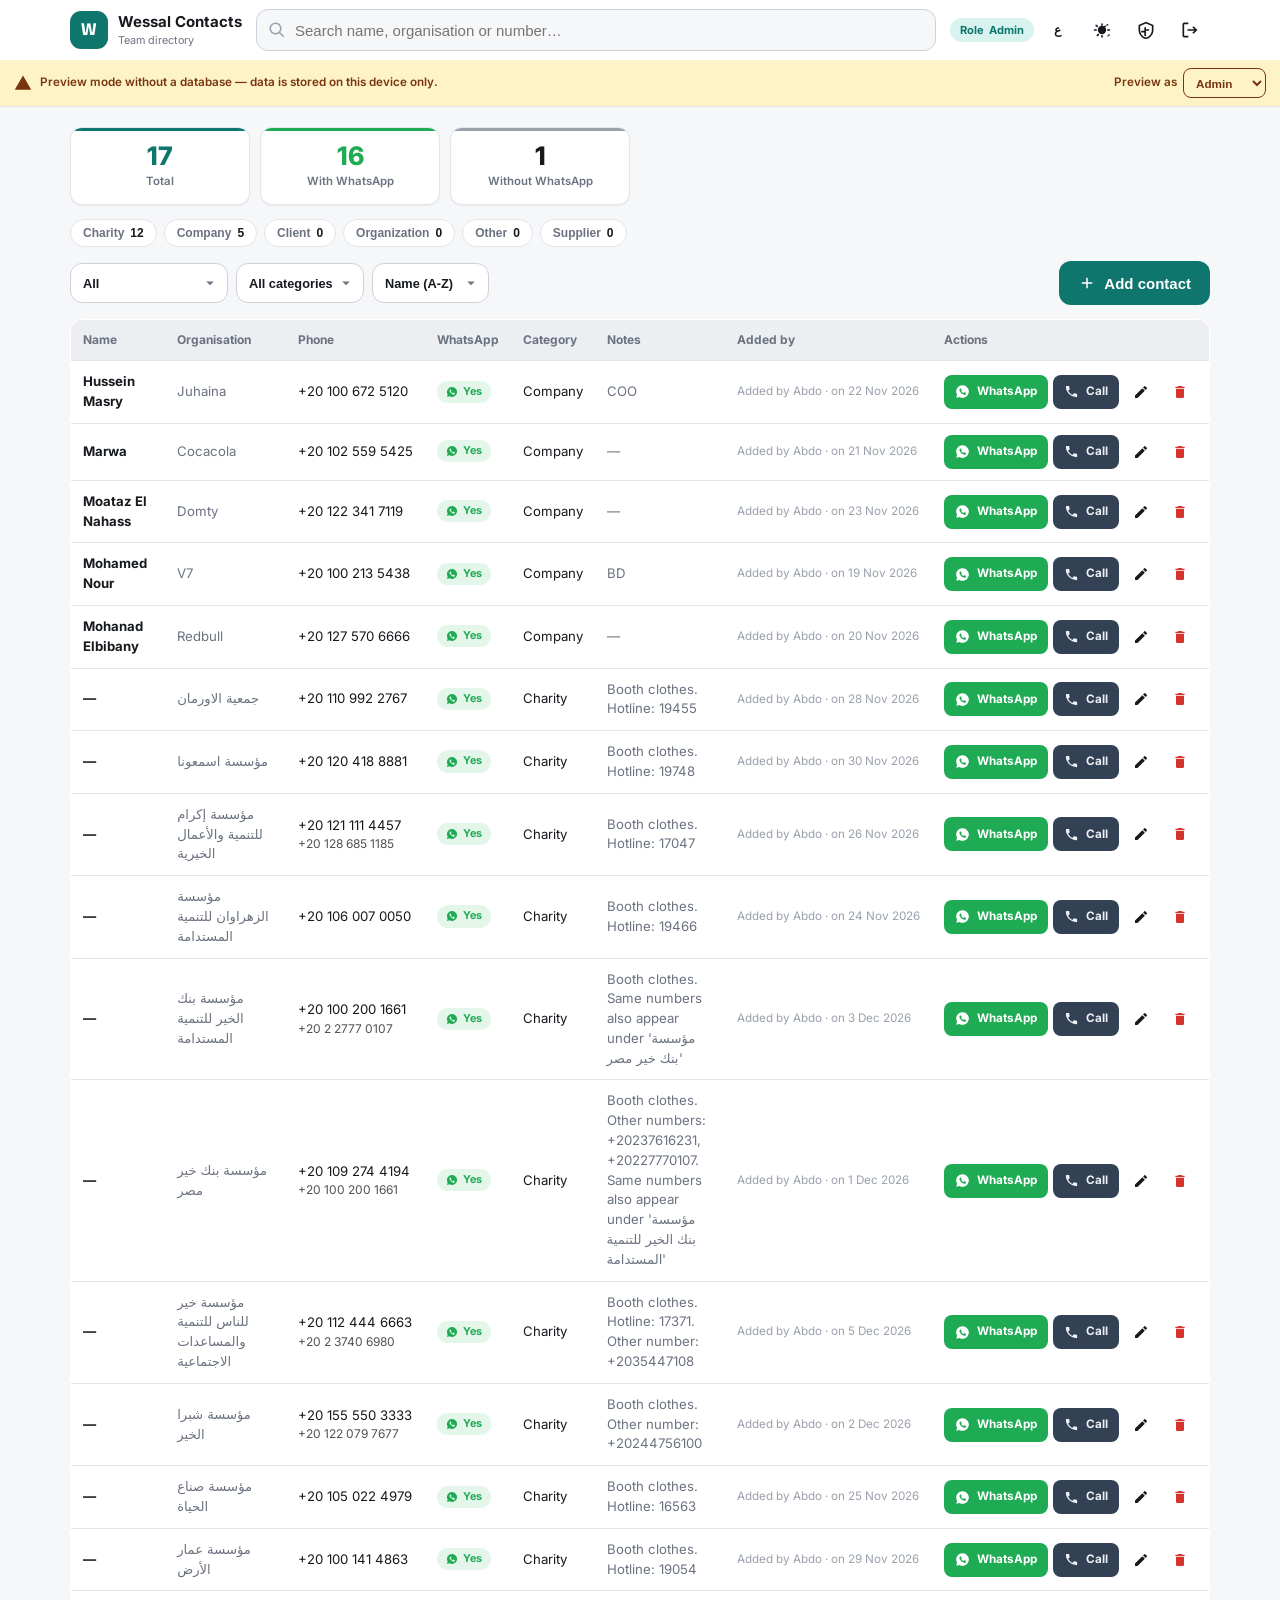
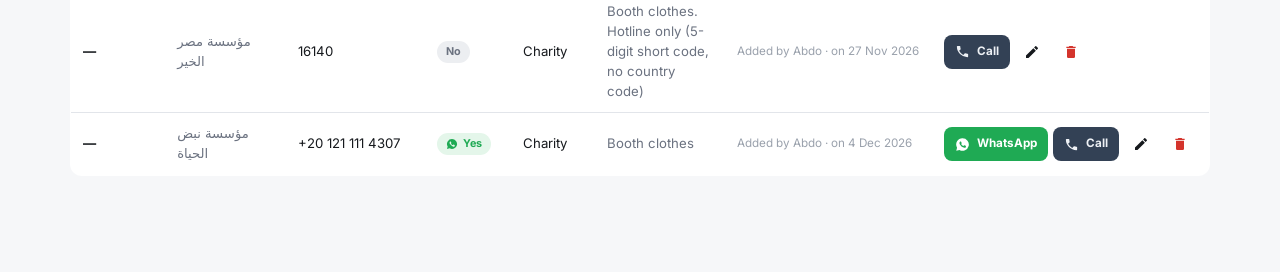
==== public/index.html @ 7fa962b8 "Add Wessal contacts directory: bilingual (AR/EN) app, Supabase schema + RLS, seed data, setup guide" ====
<!DOCTYPE html>
<html lang="ar" dir="rtl" data-theme="light">
<head>
  <meta charset="UTF-8" />
  <meta name="viewport" content="width=device-width, initial-scale=1, viewport-fit=cover" />
  <meta name="description" content="Wessal team contacts directory" />
  <meta name="theme-color" content="#0f766e" />
  <title>Wessal — دليل جهات الاتصال</title>

  <!-- Fonts: Cairo (Arabic-friendly) + Inter (Latin) -->
  <link rel="preconnect" href="https://fonts.googleapis.com" />
  <link rel="preconnect" href="https://fonts.gstatic.com" crossorigin />
  <link href="https://fonts.googleapis.com/css2?family=Cairo:wght@400;500;600;700;800&family=Inter:wght@400;500;600;700&display=swap" rel="stylesheet" />

  <link rel="stylesheet" href="assets/css/styles.css" />
  <link rel="icon" href="data:image/svg+xml,%3Csvg xmlns='http://www.w3.org/2000/svg' viewBox='0 0 64 64'%3E%3Crect width='64' height='64' rx='14' fill='%230f766e'/%3E%3Ctext x='32' y='44' font-family='Cairo,sans-serif' font-size='34' font-weight='700' fill='white' text-anchor='middle'%3EW%3C/text%3E%3C/svg%3E" />
</head>
<body>

<!-- ==================================================================
     LOGIN SCREEN  (username + password only — no sign-up, no reset)
     ================================================================== -->
<section id="login-screen" class="auth" hidden>
  <div class="auth-card">
    <div class="auth-brand">
      <div class="logo-badge" aria-hidden="true">W</div>
      <div>
        <h1 data-i18n="app.title">Wessal</h1>
        <p class="muted" data-i18n="app.tagline">دليل جهات الاتصال</p>
      </div>
    </div>

    <p class="auth-note" data-i18n="auth.subtitle">سجّل الدخول بحساب فريقك</p>

    <form id="login-form" novalidate>
      <label class="field">
        <span class="field-label" data-i18n="auth.username">اسم المستخدم</span>
        <input id="login-username" name="username" type="text" autocomplete="username"
               autocapitalize="none" spellcheck="false" data-i18n-placeholder="auth.usernamePlaceholder"
               placeholder="wessal" required />
      </label>

      <label class="field">
        <span class="field-label" data-i18n="auth.password">كلمة المرور</span>
        <span class="pw-wrap">
          <input id="login-password" name="password" type="password" autocomplete="current-password"
                 data-i18n-placeholder="auth.passwordPlaceholder" placeholder="••••••••" required />
          <button type="button" class="pw-toggle" id="pw-toggle" data-i18n-aria="auth.showPassword"
                  aria-label="Show password">
            <svg viewBox="0 0 24 24" width="20" height="20" aria-hidden="true"><path fill="currentColor" d="M12 5c-5 0-9.3 3.1-11 7 1.7 3.9 6 7 11 7s9.3-3.1 11-7c-1.7-3.9-6-7-11-7Zm0 11.5A4.5 4.5 0 1 1 12 7.5a4.5 4.5 0 0 1 0 9Zm0-2A2.5 2.5 0 1 0 12 9.5a2.5 2.5 0 0 0 0 5Z"/></svg>
          </button>
        </span>
      </label>

      <p id="login-error" class="error-text" role="alert" hidden></p>

      <button type="submit" class="btn btn-primary btn-lg btn-block" id="login-submit">
        <span data-i18n="auth.signIn">تسجيل الدخول</span>
      </button>
    </form>

    <p class="auth-foot muted" data-i18n="auth.help">تحتاج إلى حساب؟ تواصل مع مدير النظام.</p>
  </div>
</section>

<!-- ==================================================================
     MAIN APP
     ================================================================== -->
<div id="app" class="app" hidden>

  <!-- ---------- Header ---------- -->
  <header class="topbar">
    <div class="topbar-inner">
      <div class="brand">
        <div class="logo-badge sm" aria-hidden="true">W</div>
        <div class="brand-text">
          <strong data-i18n="app.title">Wessal</strong>
          <small class="muted" data-i18n="app.tagline">دليل جهات الاتصال</small>
        </div>
      </div>

      <div class="topbar-search">
        <svg class="search-ico" viewBox="0 0 24 24" width="18" height="18" aria-hidden="true"><path fill="currentColor" d="M10 2a8 8 0 1 0 4.9 14.32l5.39 5.39 1.42-1.42-5.39-5.39A8 8 0 0 0 10 2Zm0 2a6 6 0 1 1 0 12 6 6 0 0 1 0-12Z"/></svg>
        <input id="search" type="search" autocomplete="off" data-i18n-placeholder="search.placeholder"
               placeholder="ابحث بالاسم أو الجهة أو الرقم" aria-label="Search" />
        <button class="clear-btn" id="search-clear" type="button" hidden aria-label="Clear">&times;</button>
      </div>

      <div class="topbar-actions">
        <span class="role-chip" id="role-chip" hidden>
          <span data-i18n="header.role">الصلاحية</span>
          <strong id="role-chip-text">Admin</strong>
        </span>

        <button class="icon-btn" id="lang-toggle" type="button" aria-label="Language">
          <span id="lang-label">EN</span>
        </button>

        <button class="icon-btn" id="theme-toggle" type="button" data-i18n-aria="header.theme"
                aria-label="Toggle dark mode">
          <svg class="ico-sun" viewBox="0 0 24 24" width="20" height="20" aria-hidden="true"><path fill="currentColor" d="M12 17a5 5 0 1 1 0-10 5 5 0 0 1 0 10Zm0-13a1 1 0 0 1 1 1v1a1 1 0 1 1-2 0V5a1 1 0 0 1 1-1Zm0 14a1 1 0 0 1 1 1v1a1 1 0 1 1-2 0v-1a1 1 0 0 1 1-1ZM3 11h2a1 1 0 1 1 0 2H3a1 1 0 1 1 0-2Zm16 0h2a1 1 0 1 1 0 2h-2a1 1 0 1 1 0-2ZM5.6 5.6 7 7a1 1 0 0 1-1.4 1.4l-1.4-1.4a1 1 0 0 1 1.4-1.4Zm12.8 12.8L20 20a1 1 0 0 1-1.4-1.4l1.4-1.4a1 1 0 0 1 1.4 1.4ZM18.4 7l1.4-1.4A1 1 0 0 0 17.4 7L16 8.4A1 1 0 1 1 14.6 7ZM7 16.6 5.6 18A1 1 0 0 0 7 19.4l1.4-1.4A1 1 0 0 0 7 16.6Z"/></svg>
          <svg class="ico-moon" viewBox="0 0 24 24" width="20" height="20" aria-hidden="true"><path fill="currentColor" d="M21 13a9 9 0 1 1-10-10 7 7 0 0 0 10 10Z"/></svg>
        </button>

        <button class="icon-btn" id="admin-open" type="button" hidden
                data-i18n-aria="header.adminTools" aria-label="Admin tools">
          <svg viewBox="0 0 24 24" width="20" height="20" aria-hidden="true"><path fill="currentColor" d="M12 2 3 6v6c0 5.2 3.8 9.9 9 10.9 5.2-1 9-5.7 9-10.9V6l-9-4Zm0 2.2 7 3.1V12c0 4.2-2.9 8.1-7 9.1-4.1-1-7-4.9-7-9.1V7.3l7-3.1Zm-1 4.3a1 1 0 0 0-1 1v3.5H7a1 1 0 1 0 0 2h3v3.5a1 1 0 1 0 2 0V13h3a1 1 0 1 0 0-2h-3V9.5a1 1 0 0 0-1-1Z"/></svg>
        </button>

        <button class="icon-btn" id="logout" type="button" data-i18n-aria="header.logout" aria-label="Log out">
          <svg viewBox="0 0 24 24" width="20" height="20" aria-hidden="true"><path fill="currentColor" d="M10 3H5a2 2 0 0 0-2 2v14a2 2 0 0 0 2 2h5v-2H5V5h5V3Zm6.2 4.4-1.4 1.4L17.2 11H9v2h8.2l-2.4 2.2 1.4 1.4L21 12l-4.8-4.6Z"/></svg>
        </button>
      </div>
    </div>

    <!-- ---------- Offline preview banner ---------- -->
    <div class="preview-banner" id="preview-banner" hidden>
      <svg viewBox="0 0 24 24" width="18" height="18" aria-hidden="true"><path fill="currentColor" d="M12 2 1 21h22L12 2Zm1 14h-2v2h2v-2Zm0-7h-2v5h2V9Z"/></svg>
      <span data-i18n="preview.banner">وضع المعاينة بدون قاعدة بيانات — البيانات محفوظة على هذا الجهاز فقط.</span>
      <span class="preview-role">
        <span data-i18n="preview.role">معاينة كـ</span>
        <select id="preview-role">
          <option value="admin" data-i18n="role.admin">مدير</option>
          <option value="member" data-i18n="role.member">عضو</option>
        </select>
      </span>
    </div>
  </header>

  <!-- ---------- Main content ---------- -->
  <main class="content">
    <section class="stats" id="stats" aria-label="Statistics">
      <div class="stat stat-total">
        <span class="stat-value" id="stat-total">0</span>
        <span class="stat-label" data-i18n="stats.total">الإجمالي</span>
      </div>
      <div class="stat stat-wa">
        <span class="stat-value" id="stat-wa">0</span>
        <span class="stat-label" data-i18n="stats.withWa">متوفر واتساب</span>
      </div>
      <div class="stat stat-nowa">
        <span class="stat-value" id="stat-nowa">0</span>
        <span class="stat-label" data-i18n="stats.withoutWa">بدون واتساب</span>
      </div>
    </section>

    <section class="cat-chips" id="cat-chips" aria-label="Categories"></section>

    <section class="toolbar">
      <div class="filters">
        <label class="select-wrap">
          <span class="sr-only" data-i18n="filters.whatsapp">واتساب</span>
          <select id="filter-wa">
            <option value="all" data-i18n="filters.all">الكل</option>
            <option value="yes" data-i18n="filters.withWa">متوفر واتساب</option>
            <option value="no" data-i18n="filters.withoutWa">بدون واتساب</option>
          </select>
        </label>

        <label class="select-wrap">
          <span class="sr-only" data-i18n="filters.category">الفئة</span>
          <select id="filter-cat"><option value="all" data-i18n="filters.allCategories">كل الفئات</option></select>
        </label>

        <label class="select-wrap">
          <span class="sr-only" data-i18n="filters.sort">الترتيب</span>
          <select id="filter-sort">
            <option value="name" data-i18n="filters.sortName">الاسم (أ-ي)</option>
            <option value="newest" data-i18n="filters.sortNewest">الأحدث أولاً</option>
            <option value="category" data-i18n="filters.sortCategory">الفئة</option>
          </select>
        </label>
      </div>

      <button class="btn btn-primary add-top only-desktop" id="add-top" type="button">
        <svg viewBox="0 0 24 24" width="18" height="18" aria-hidden="true"><path fill="currentColor" d="M11 5h2v6h6v2h-6v6h-2v-6H5v-2h6V5Z"/></svg>
        <span data-i18n="btn.add">إضافة جهة اتصال</span>
      </button>
    </section>

    <p class="result-count" id="result-count" hidden></p>

    <!-- Mobile: cards -->
    <section class="cards" id="cards"></section>

    <!-- Desktop: table -->
    <section class="table-wrap">
      <table class="table" id="table">
        <thead>
          <tr>
            <th data-i18n="col.name">الاسم</th>
            <th data-i18n="col.org">الجهة</th>
            <th data-i18n="col.phone">الهاتف</th>
            <th data-i18n="col.wa">واتساب</th>
            <th data-i18n="col.category">الفئة</th>
            <th data-i18n="col.notes">ملاحظات</th>
            <th data-i18n="col.added">أُضيف بواسطة</th>
            <th data-i18n="col.actions">إجراءات</th>
          </tr>
        </thead>
        <tbody id="tbody"></tbody>
      </table>
    </section>

    <!-- Empty state -->
    <section class="empty" id="empty" hidden>
      <div class="empty-ico" aria-hidden="true">
        <svg viewBox="0 0 24 24" width="40" height="40"><path fill="currentColor" d="M20 4H4a2 2 0 0 0-2 2v12a2 2 0 0 0 2 2h16a2 2 0 0 0 2-2V6a2 2 0 0 0-2-2Zm0 4-8 5-8-5V6l8 5 8-5v2Z"/></svg>
      </div>
      <h3 id="empty-title" data-i18n="empty.title">لا توجد جهات اتصال بعد</h3>
      <p class="muted" id="empty-body" data-i18n="empty.body">اضغط + لإضافة أول جهة اتصال.</p>
    </section>
  </main>

  <!-- ---------- Floating add button (mobile) ---------- -->
  <button class="fab" id="fab-add" type="button" data-i18n-aria="btn.add" aria-label="Add contact">
    <svg viewBox="0 0 24 24" width="26" height="26" aria-hidden="true"><path fill="currentColor" d="M11 5h2v6h6v2h-6v6h-2v-6H5v-2h6V5Z"/></svg>
  </button>

  <!-- ---------- Admin panel ---------- -->
  <section class="sheet" id="admin-panel" hidden aria-modal="true" role="dialog">
    <div class="sheet-scrim" data-close-admin></div>
    <div class="sheet-panel">
      <header class="sheet-head">
        <h2 data-i18n="admin.title">أدوات الإدارة</h2>
        <button class="icon-btn" type="button" data-close-admin aria-label="Close">&times;</button>
      </header>
      <div class="sheet-body">
        <div class="admin-grid">
          <button class="admin-card" id="admin-import" type="button">
            <svg viewBox="0 0 24 24" width="22" height="22" aria-hidden="true"><path fill="currentColor" d="M12 3v10.6l3.3-3.3 1.4 1.4-5.7 5.7-5.7-5.7 1.4-1.4L10 13.6V3h2ZM4 19h16v2H4v-2Z"/></svg>
            <strong data-i18n="admin.import">استيراد</strong>
            <span class="muted" data-i18n="admin.importDesc">من ملف CSV أو Excel</span>
          </button>
          <button class="admin-card" id="admin-export" type="button">
            <svg viewBox="0 0 24 24" width="22" height="22" aria-hidden="true"><path fill="currentColor" d="M12 21V10.4L8.7 13.7 7.3 12.3 12 7.6l4.7 4.7-1.4 1.4L12 10.4V21h2ZM4 3h16v2H4V3Z"/></svg>
            <strong data-i18n="admin.export">تصدير</strong>
            <span class="muted" data-i18n="admin.exportDesc">تصدير الكل CSV / Excel</span>
          </button>
          <button class="admin-card" id="admin-cats" type="button">
            <svg viewBox="0 0 24 24" width="22" height="22" aria-hidden="true"><path fill="currentColor" d="M12 2 2 7l10 5 8.2-4.1V15h2V7L12 2ZM4 11.7V16c0 1.7 3.6 3 8 3s8-1.3 8-3v-4.3l-8 4-8-4Z"/></svg>
            <strong data-i18n="admin.cats">إدارة الفئات</strong>
            <span class="muted" data-i18n="admin.catsDesc">إضافة أو تعديل الفئات</span>
          </button>
        </div>
      </div>
    </div>
  </section>

  <!-- ---------- Contact add / edit sheet ---------- -->
  <section class="sheet" id="contact-sheet" hidden aria-modal="true" role="dialog">
    <div class="sheet-scrim" data-close-contact></div>
    <div class="sheet-panel">
      <header class="sheet-head">
        <h2 id="contact-sheet-title" data-i18n="form.addTitle">إضافة جهة اتصال</h2>
        <button class="icon-btn" type="button" data-close-contact aria-label="Close">&times;</button>
      </header>

      <form id="contact-form" class="sheet-body" novalidate>
        <div class="field">
          <label class="field-label" for="f-name" data-i18n="form.name">الاسم</label>
          <input id="f-name" name="name" type="text" autocomplete="off"
                 data-i18n-placeholder="form.namePlaceholder" placeholder="اسم الشخص" />
        </div>

        <div class="field">
          <label class="field-label" for="f-org" data-i18n="form.org">الجهة / المؤسسة</label>
          <input id="f-org" name="organization" type="text" autocomplete="off"
                 data-i18n-placeholder="form.orgPlaceholder" placeholder="اسم الجهة" />
        </div>

        <div class="field">
          <label class="field-label" for="f-phone" data-i18n="form.phone">رقم الهاتف</label>
          <input id="f-phone" name="phone" type="tel" inputmode="tel" autocomplete="off" dir="ltr"
                 data-i18n-placeholder="form.phonePlaceholder" placeholder="010xxxxxxxx" required />
          <small class="hint" id="phone-hint" data-i18n="form.phoneHint">سنحول الرقم تلقائياً إلى صيغة دولية.</small>
        </div>

        <div class="field">
          <label class="field-label" for="f-phone2" data-i18n="form.phone2">رقم ثانٍ (اختياري)</label>
          <input id="f-phone2" name="phone2" type="tel" inputmode="tel" autocomplete="off" dir="ltr"
                 data-i18n-placeholder="form.phone2Placeholder" placeholder="011xxxxxxxx" />
        </div>

        <div class="field">
          <span class="field-label" data-i18n="form.wa">هل يوجد واتساب؟</span>
          <div class="segmented" role="radiogroup" id="f-wa-group">
            <button type="button" class="seg active" data-wa="true">
              <svg viewBox="0 0 24 24" width="16" height="16" aria-hidden="true"><path fill="currentColor" d="M12 2a10 10 0 0 0-8.7 15L2 22l5.2-1.3A10 10 0 1 0 12 2Zm5.6 14.1c-.2.6-1.2 1.2-1.7 1.2-.4 0-1 .1-3.2-.9-2.7-1.2-4.4-4-4.6-4.2-.1-.2-1-1.4-1-2.6s.6-1.8.9-2.1c.2-.2.5-.3.7-.3h.5c.2 0 .4 0 .6.5l.8 2c.1.2.1.4 0 .6l-.4.5c-.1.2-.3.3-.1.6.1.3.6 1.1 1.3 1.7.9.8 1.6 1 1.9 1.1.2.1.4.1.5-.1l.7-.8c.2-.2.3-.2.6-.1l1.9.9c.2.1.4.2.4.3.1.2.1.7-.1 1.3Z"/></svg>
              <span data-i18n="form.yes">نعم</span>
            </button>
            <button type="button" class="seg" data-wa="false">
              <svg viewBox="0 0 24 24" width="16" height="16" aria-hidden="true"><path fill="currentColor" d="M12 2a10 10 0 0 0-8.7 15L2 22l5.2-1.3A10 10 0 1 0 12 2Zm5.6 14.1c-.2.6-1.2 1.2-1.7 1.2-.4 0-1 .1-3.2-.9-2.7-1.2-4.4-4-4.6-4.2-.1-.2-1-1.4-1-2.6s.6-1.8.9-2.1c.2-.2.5-.3.7-.3h.5c.2 0 .4 0 .6.5l.8 2c.1.2.1.4 0 .6l-.4.5c-.1.2-.3.3-.1.6.1.3.6 1.1 1.3 1.7.9.8 1.6 1 1.9 1.1.2.1.4.1.5-.1l.7-.8c.2-.2.3-.2.6-.1l1.9.9c.2.1.4.2.4.3.1.2.1.7-.1 1.3Z"/></svg>
              <span data-i18n="form.no">لا</span>
            </button>
          </div>
        </div>

        <div class="field">
          <label class="field-label" for="f-cat" data-i18n="form.category">الفئة</label>
          <select id="f-cat" name="category"></select>
        </div>

        <div class="field">
          <label class="field-label" for="f-notes" data-i18n="form.notes">ملاحظات (اختياري)</label>
          <textarea id="f-notes" name="notes" rows="2" data-i18n-placeholder="form.notesPlaceholder"
                    placeholder="أي تفاصيل إضافية"></textarea>
        </div>

        <div class="dup-warning" id="dup-warning" hidden>
          <svg viewBox="0 0 24 24" width="20" height="20" aria-hidden="true"><path fill="currentColor" d="M12 2 1 21h22L12 2Zm1 14h-2v2h2v-2Zm0-7h-2v5h2V9Z"/></svg>
          <div>
            <strong data-i18n="dup.title">هذا الرقم مسجّل بالفعل</strong>
            <span id="dup-text"></span>
          </div>
        </div>

        <div class="sheet-actions">
          <button type="button" class="btn btn-ghost" data-close-contact data-i18n="btn.cancel">إلغاء</button>
          <button type="submit" class="btn btn-primary" id="contact-save">
            <span data-i18n="btn.save">حفظ</span>
          </button>
        </div>
      </form>
    </div>
  </section>

  <!-- ---------- Import sheet ---------- -->
  <section class="sheet" id="import-sheet" hidden aria-modal="true" role="dialog">
    <div class="sheet-scrim" data-close-import></div>
    <div class="sheet-panel wide">
      <header class="sheet-head">
        <h2 data-i18n="import.title">استيراد جهات الاتصال</h2>
        <button class="icon-btn" type="button" data-close-import aria-label="Close">&times;</button>
      </header>

      <div class="sheet-body">
        <div class="import-steps" id="import-steps">
          <span class="step active" data-step="1" data-i18n="import.step1">1. اختر الملف</span>
          <span class="step" data-step="2" data-i18n="import.step2">2. طابِق الأعمدة</span>
          <span class="step" data-step="3" data-i18n="import.step3">3. عاين واستورد</span>
        </div>

        <div class="import-pane" id="import-pane-1">
          <label class="dropzone" id="dropzone">
            <input type="file" id="file-input" class="file-input" accept=".csv,.xlsx,.xls,.txt" />
            <svg viewBox="0 0 24 24" width="34" height="34" aria-hidden="true"><path fill="currentColor" d="M12 3v10.6l3.3-3.3 1.4 1.4-5.7 5.7-5.7-5.7 1.4-1.4L10 13.6V3h2ZM4 19h16v2H4v-2Z"/></svg>
            <strong data-i18n="import.choose">اختر ملف CSV أو Excel</strong>
            <span class="muted" data-i18n="import.chooseHint">أو اسحبه وأفلته هنا</span>
          </label>
          <p class="hint" data-i18n="import.sheetHint">اقرأ فقط ورقة &quot;Contacts&quot; من ملف Excel إن وُجدت أكثر من ورقة.</p>
        </div>

        <div class="import-pane" id="import-pane-2" hidden>
          <h4 data-i18n="import.mappingTitle">طابِق أعمدة الملف مع الحقول</h4>
          <div class="mapping-grid" id="mapping-grid"></div>
          <div class="sheet-actions">
            <button type="button" class="btn btn-ghost" id="import-back" data-i18n="btn.back">رجوع</button>
            <button type="button" class="btn btn-primary" id="import-preview" data-i18n="import.preview">معاينة</button>
          </div>
        </div>

        <div class="import-pane" id="import-pane-3" hidden>
          <div class="preview-summary" id="preview-summary"></div>
          <div class="preview-scroll">
            <table class="table preview" id="preview-table">
              <thead><tr id="preview-head"></tr></thead>
              <tbody id="preview-body"></tbody>
            </table>
          </div>
          <label class="check">
            <input type="checkbox" id="skip-dupes" checked />
            <span data-i18n="import.skipDupes">تخطّي الأرقام المكرّرة</span>
          </label>
          <div class="sheet-actions">
            <button type="button" class="btn btn-ghost" id="import-back2" data-i18n="btn.back">رجوع</button>
            <button type="button" class="btn btn-primary" id="import-run" data-i18n="import.run">استيراد</button>
          </div>
        </div>
      </div>
    </div>
  </section>

  <!-- ---------- Categories sheet ---------- -->
  <section class="sheet" id="cat-sheet" hidden aria-modal="true" role="dialog">
    <div class="sheet-scrim" data-close-cats></div>
    <div class="sheet-panel">
      <header class="sheet-head">
        <h2 data-i18n="cat.title">إدارة الفئات</h2>
        <button class="icon-btn" type="button" data-close-cats aria-label="Close">&times;</button>
      </header>
      <div class="sheet-body">
        <ul class="cat-list" id="cat-list"></ul>
        <form class="cat-add" id="cat-add-form">
          <input id="cat-new" type="text" data-i18n-placeholder="cat.newPlaceholder" placeholder="اسم فئة جديدة" required />
          <button type="submit" class="btn btn-primary" data-i18n="cat.add">إضافة</button>
        </form>
      </div>
    </div>
  </section>

  <!-- ---------- Export sheet ---------- -->
  <section class="sheet" id="export-sheet" hidden aria-modal="true" role="dialog">
    <div class="sheet-scrim" data-close-export></div>
    <div class="sheet-panel small">
      <header class="sheet-head">
        <h2 data-i18n="export.title">تصدير جهات الاتصال</h2>
        <button class="icon-btn" type="button" data-close-export aria-label="Close">&times;</button>
      </header>
      <div class="sheet-body">
        <p class="muted" id="export-count" style="margin-bottom:16px"></p>
        <div class="admin-grid">
          <button class="admin-card" id="export-csv" type="button">
            <svg viewBox="0 0 24 24" width="22" height="22" aria-hidden="true"><path fill="currentColor" d="M14 2H6a2 2 0 0 0-2 2v16a2 2 0 0 0 2 2h12a2 2 0 0 0 2-2V8l-6-6Zm0 2.5L17.5 8H14V4.5Z"/></svg>
            <strong data-i18n="export.csv">تصدير CSV</strong>
            <span class="muted" data-i18n="export.csvDesc">يعمل مع Excel و Google Sheets</span>
          </button>
          <button class="admin-card" id="export-xlsx" type="button">
            <svg viewBox="0 0 24 24" width="22" height="22" aria-hidden="true"><path fill="currentColor" d="M14 2H6a2 2 0 0 0-2 2v16a2 2 0 0 0 2 2h12a2 2 0 0 0 2-2V8l-6-6Zm0 2.5L17.5 8H14V4.5Z"/></svg>
            <strong data-i18n="export.xlsx">تصدير Excel</strong>
            <span class="muted" data-i18n="export.xlsxDesc">ملف .xlsx جاهز</span>
          </button>
        </div>
        <div class="sheet-actions">
          <button type="button" class="btn btn-ghost" data-close-export data-i18n="btn.close">إغلاق</button>
        </div>
      </div>
    </div>
  </section>

  <!-- ---------- Confirm dialog ---------- -->
  <section class="sheet" id="confirm-sheet" hidden aria-modal="true" role="dialog">
    <div class="sheet-scrim" data-close-confirm></div>
    <div class="sheet-panel small">
      <header class="sheet-head">
        <h2 id="confirm-title" data-i18n="confirm.deleteTitle">حذف جهة الاتصال؟</h2>
      </header>
      <div class="sheet-body">
        <p id="confirm-text" class="muted" data-i18n="confirm.deleteText">لا يمكن التراجع عن هذا الإجراء.</p>
        <div class="sheet-actions">
          <button type="button" class="btn btn-ghost" data-close-confirm data-i18n="btn.cancel">إلغاء</button>
          <button type="button" class="btn btn-danger" id="confirm-ok" data-i18n="btn.delete">حذف</button>
        </div>
      </div>
    </div>
  </section>

  <!-- ---------- Toasts ---------- -->
  <div class="toasts" id="toasts" aria-live="polite"></div>
</div>

<!-- ==================================================================
     SCRIPTS — plain scripts (no build step, no bundler).
     Order matters. Each file attaches to the global `W` namespace.
     ================================================================== -->
<script src="config.js"></script>
<script src="assets/js/i18n.js"></script>
<script src="assets/js/normalize.js"></script>
<script src="assets/js/seed-data.js"></script>
<script src="assets/js/db.js"></script>
<script src="assets/js/store.js"></script>
<script src="assets/js/io.js"></script>
<script src="assets/js/ui.js"></script>
<script src="assets/js/app.js"></script>
</body>
</html>
---- public/assets/css/styles.css ----
/* =====================================================================
 * Wessal Contacts — stylesheet
 * Mobile-first. Uses CSS logical properties (inline-start/end) so the
 * same rules serve both LTR (English) and RTL (Arabic) automatically.
 * ===================================================================== */

/* ---------- Design tokens ---------- */
:root {
  --bg:            #f6f7f9;
  --bg-elevated:   #ffffff;
  --bg-sunken:     #eceef1;
  --border:        #e2e5ea;
  --border-strong: #cdd2da;
  --text:          #16191d;
  --text-muted:    #6b7280;
  --text-faint:    #9aa1ac;

  --brand:         #0f766e;
  --brand-hover:   #115e59;
  --brand-soft:    #d7f2ef;
  --brand-contrast:#ffffff;

  --wa:            #1faa54;
  --wa-hover:      #178f45;
  --wa-soft:       #e4f6ea;

  --danger:        #d4342c;
  --danger-hover:  #b52a23;
  --danger-soft:   #fdeceb;

  --call:          #334155;
  --call-hover:    #1e293b;
  --call-soft:     #eef1f5;

  --radius-sm: 8px;
  --radius:    12px;
  --radius-lg: 18px;
  --shadow-sm: 0 1px 2px rgba(16, 24, 40, .06);
  --shadow:    0 4px 14px rgba(16, 24, 40, .08);
  --shadow-lg: 0 18px 48px rgba(16, 24, 40, .18);

  --font-ar: "Cairo", "Segoe UI", Tahoma, sans-serif;
  --font-en: "Inter", "Segoe UI", system-ui, -apple-system, sans-serif;

  --topbar-h: 60px;
}

[data-theme="dark"] {
  --bg:            #0e1116;
  --bg-elevated:   #161b22;
  --bg-sunken:     #1c2230;
  --border:        #262d38;
  --border-strong: #364052;
  --text:          #e8ecf1;
  --text-muted:    #98a2b3;
  --text-faint:    #6b7484;

  --brand:         #14b8a6;
  --brand-hover:   #0d9488;
  --brand-soft:    #10332f;
  --brand-contrast:#04211e;

  --wa:            #25d366;
  --wa-hover:      #1eb856;
  --wa-soft:       #10281a;

  --danger:        #f97066;
  --danger-hover:  #f04438;
  --danger-soft:   #33191a;

  --call:          #cbd5e1;
  --call-hover:    #e2e8f0;
  --call-soft:     #1f2733;

  --shadow-sm: 0 1px 2px rgba(0, 0, 0, .4);
  --shadow:    0 4px 14px rgba(0, 0, 0, .45);
  --shadow-lg: 0 18px 48px rgba(0, 0, 0, .6);
}

/* ---------- Reset ---------- */
*, *::before, *::after { box-sizing: border-box; }

/* The `hidden` attribute must always win over our display rules. */
[hidden] { display: none !important; }

html, body {
  margin: 0;
  padding: 0;
  background: var(--bg);
  color: var(--text);
  font-family: var(--font-en);
  font-size: 15px;
  line-height: 1.5;
  -webkit-text-size-adjust: 100%;
}

/* Arabic pages get the Arabic-first font stack */
html[lang="ar"] body { font-family: var(--font-ar); }
html[lang="ar"] input, html[lang="ar"] select, html[lang="ar"] textarea,
html[lang="ar"] button { font-family: var(--font-ar); }

h1, h2, h3, h4 { margin: 0; font-weight: 700; line-height: 1.3; }
p { margin: 0; }
ul { margin: 0; padding: 0; list-style: none; }
a { color: var(--brand); text-decoration: none; }

button, input, select, textarea { font-size: inherit; color: inherit; }
button { cursor: pointer; border: 0; background: none; }

.muted  { color: var(--text-muted); font-size: .85rem; }
.hint   { color: var(--text-faint); font-size: .78rem; }
.sr-only {
  position: absolute; width: 1px; height: 1px; padding: 0; margin: -1px;
  overflow: hidden; clip: rect(0 0 0 0); white-space: nowrap; border: 0;
}

:focus-visible { outline: 2px solid var(--brand); outline-offset: 2px; }

/* =====================================================================
   Buttons
   ===================================================================== */
.btn {
  display: inline-flex;
  align-items: center;
  justify-content: center;
  gap: 8px;
  min-height: 44px;
  padding: 0 18px;
  border-radius: var(--radius);
  font-weight: 600;
  border: 1px solid transparent;
  transition: background-color .15s ease, border-color .15s ease, transform .08s ease;
  white-space: nowrap;
}
.btn:active { transform: scale(.985); }
.btn:disabled { opacity: .55; cursor: not-allowed; }

.btn-primary { background: var(--brand); color: var(--brand-contrast); }
.btn-primary:hover:not(:disabled) { background: var(--brand-hover); }

.btn-ghost { background: var(--bg-sunken); color: var(--text); border-color: var(--border); }
.btn-ghost:hover:not(:disabled) { background: var(--border); }

.btn-danger { background: var(--danger); color: #fff; }
.btn-danger:hover:not(:disabled) { background: var(--danger-hover); }

.btn-lg { min-height: 52px; font-size: 1rem; }
.btn-block { width: 100%; }

.icon-btn {
  display: inline-flex;
  align-items: center;
  justify-content: center;
  width: 40px; height: 40px;
  border-radius: var(--radius-sm);
  color: var(--text);
  border: 1px solid transparent;
  transition: background-color .15s ease;
}
.icon-btn:hover { background: var(--bg-sunken); }

/* Sun in light mode, moon in dark */
.ico-moon { display: none; }
[data-theme="dark"] .ico-sun  { display: none; }
[data-theme="dark"] .ico-moon { display: block; }

/* =====================================================================
   Login screen
   ===================================================================== */
.auth {
  min-height: 100dvh;
  display: grid;
  place-items: center;
  padding: 24px 18px;
  background:
    radial-gradient(1000px 520px at 50% -10%, var(--brand-soft), transparent 62%),
    var(--bg);
}

.auth-card {
  width: 100%;
  max-width: 400px;
  background: var(--bg-elevated);
  border: 1px solid var(--border);
  border-radius: var(--radius-lg);
  box-shadow: var(--shadow-lg);
  padding: 30px 24px 24px;
}

.auth-brand { display: flex; align-items: center; gap: 14px; margin-bottom: 6px; }
.auth-brand h1 { font-size: 1.5rem; letter-spacing: -.01em; }
.auth-note { color: var(--text-muted); margin-bottom: 22px; font-size: .95rem; }
.auth-foot { margin-top: 18px; text-align: center; font-size: .8rem; }

.logo-badge {
  display: grid; place-items: center;
  width: 52px; height: 52px;
  border-radius: 14px;
  background: var(--brand);
  color: var(--brand-contrast);
  font-weight: 800;
  font-size: 1.5rem;
  font-family: var(--font-ar);
  flex-shrink: 0;
}
.logo-badge.sm { width: 38px; height: 38px; font-size: 1.15rem; border-radius: 11px; }

/* =====================================================================
   Form fields
   ===================================================================== */
.field { display: block; margin-bottom: 16px; }
.field-label {
  display: block;
  margin-bottom: 6px;
  font-size: .84rem;
  font-weight: 600;
  color: var(--text-muted);
}
.field input[type="text"],
.field input[type="tel"],
.field input[type="password"],
.field input[type="search"],
.field select,
.field textarea {
  width: 100%;
  min-height: 46px;
  padding: 10px 13px;
  border: 1px solid var(--border-strong);
  border-radius: var(--radius);
  background: var(--bg-elevated);
  color: var(--text);
  transition: border-color .15s ease, box-shadow .15s ease;
}
.field textarea { min-height: 72px; resize: vertical; }
.field input:focus, .field select:focus, .field textarea:focus {
  outline: none;
  border-color: var(--brand);
  box-shadow: 0 0 0 3px var(--brand-soft);
}
/* Phone inputs always read LTR even in an RTL page */
.field input[dir="ltr"] { text-align: left; }

.pw-wrap { position: relative; display: block; }
.pw-wrap input { padding-inline-end: 46px; }
.pw-toggle {
  position: absolute;
  inset-inline-end: 4px;
  top: 50%;
  transform: translateY(-50%);
  width: 38px; height: 38px;
  display: grid; place-items: center;
  border-radius: var(--radius-sm);
  color: var(--text-muted);
}
.pw-toggle:hover { background: var(--bg-sunken); color: var(--text); }

.error-text {
  margin-bottom: 14px;
  padding: 10px 12px;
  border-radius: var(--radius-sm);
  background: var(--danger-soft);
  color: var(--danger);
  font-size: .85rem;
  font-weight: 600;
}

/* Segmented yes/no control */
.segmented {
  display: inline-flex;
  gap: 4px;
  padding: 4px;
  background: var(--bg-sunken);
  border-radius: var(--radius);
  border: 1px solid var(--border);
}
.seg {
  display: inline-flex; align-items: center; gap: 6px;
  min-height: 38px;
  padding: 0 16px;
  border-radius: 9px;
  font-weight: 600;
  font-size: .9rem;
  color: var(--text-muted);
  transition: background-color .15s ease, color .15s ease;
}
.seg.active { background: var(--bg-elevated); color: var(--brand); box-shadow: var(--shadow-sm); }

/* =====================================================================
   Top bar
   ===================================================================== */
.app { min-height: 100dvh; display: flex; flex-direction: column; }

.topbar {
  position: sticky;
  top: 0;
  z-index: 40;
  background: var(--bg-elevated);
  border-bottom: 1px solid var(--border);
  padding-top: env(safe-area-inset-top);
}
.topbar-inner {
  max-width: 1180px;
  margin: 0 auto;
  min-height: var(--topbar-h);
  padding: 8px 14px;
  display: flex;
  align-items: center;
  gap: 10px;
}

/* On phones the search gets its own full-width row so every button
   in the header stays comfortably tappable. */
@media (max-width: 760px) {
  .topbar-inner { flex-wrap: wrap; }
  .topbar-search {
    order: 3;
    flex-basis: 100%;
  }
  .topbar-actions { margin-inline-start: auto; }
  .role-chip { font-size: .68rem; padding: 3px 8px; }
}

.brand { display: flex; align-items: center; gap: 10px; flex-shrink: 0; }
.brand-text { display: none; line-height: 1.15; }
.brand-text strong { display: block; font-size: 1rem; }
.brand-text small { font-size: .72rem; }

.topbar-search {
  position: relative;
  flex: 1 1 auto;
  min-width: 0;
  display: flex;
  align-items: center;
}
.topbar-search input {
  width: 100%;
  min-height: 42px;
  padding: 8px 38px 8px 38px;
  border: 1px solid var(--border-strong);
  border-radius: var(--radius);
  background: var(--bg);
  color: var(--text);
}
html[dir="rtl"] .topbar-search input { padding: 8px 38px 8px 38px; }
.topbar-search input:focus {
  outline: none; border-color: var(--brand);
  box-shadow: 0 0 0 3px var(--brand-soft);
}
.search-ico {
  position: absolute;
  inset-inline-start: 12px;
  color: var(--text-faint);
  pointer-events: none;
}
.clear-btn {
  position: absolute;
  inset-inline-end: 6px;
  width: 30px; height: 30px;
  border-radius: 50%;
  font-size: 1.25rem;
  line-height: 1;
  color: var(--text-muted);
}
.clear-btn:hover { background: var(--bg-sunken); }

.topbar-actions { display: flex; align-items: center; gap: 4px; flex-shrink: 0; }

.role-chip {
  display: inline-flex;
  align-items: center;
  gap: 5px;
  padding: 4px 10px;
  border-radius: 999px;
  background: var(--brand-soft);
  color: var(--brand);
  font-size: .74rem;
  font-weight: 700;
  white-space: nowrap;
}

#lang-toggle span { font-size: .8rem; font-weight: 800; letter-spacing: .02em; }

.preview-banner {
  display: flex;
  align-items: center;
  gap: 8px;
  flex-wrap: wrap;
  padding: 8px 14px;
  background: #fef3c7;
  color: #78350f;
  font-size: .78rem;
  font-weight: 600;
}
[data-theme="dark"] .preview-banner { background: #3a2d0c; color: #fcd34d; }
.preview-role { display: inline-flex; align-items: center; gap: 6px; margin-inline-start: auto; }
.preview-role select {
  min-height: 30px;
  padding: 2px 8px;
  border-radius: var(--radius-sm);
  border: 1px solid currentColor;
  background: transparent;
  color: inherit;
  font-size: .78rem;
  font-weight: 600;
}

/* =====================================================================
   Content + stats
   ===================================================================== */
.content {
  flex: 1;
  width: 100%;
  max-width: 1180px;
  margin: 0 auto;
  padding: 16px 14px 96px;
}

.stats {
  display: grid;
  grid-template-columns: repeat(3, 1fr);
  gap: 10px;
  margin-bottom: 14px;
}
.stat {
  background: var(--bg-elevated);
  border: 1px solid var(--border);
  border-radius: var(--radius);
  padding: 14px 12px;
  text-align: center;
  box-shadow: var(--shadow-sm);
  position: relative;
  overflow: hidden;
}
.stat::before {
  content: "";
  position: absolute;
  inset-block-start: 0; inset-inline: 0;
  height: 3px;
}
.stat-total::before { background: var(--brand); }
.stat-wa::before    { background: var(--wa); }
.stat-nowa::before  { background: var(--text-faint); }
.stat-value { display: block; font-size: 1.7rem; font-weight: 800; line-height: 1.1; }
.stat-total .stat-value { color: var(--brand); }
.stat-wa .stat-value    { color: var(--wa); }
.stat-label { display: block; margin-top: 3px; font-size: .76rem; color: var(--text-muted); font-weight: 600; }

/* Category counter chips */
.cat-chips {
  display: flex;
  flex-wrap: wrap;
  gap: 7px;
  margin-bottom: 14px;
}
.cat-chip {
  display: inline-flex;
  align-items: center;
  gap: 6px;
  padding: 6px 12px;
  border-radius: 999px;
  border: 1px solid var(--border);
  background: var(--bg-elevated);
  font-size: .8rem;
  font-weight: 600;
  color: var(--text-muted);
}
.cat-chip b { color: var(--text); font-weight: 800; }
.cat-chip.is-active { border-color: var(--brand); background: var(--brand-soft); color: var(--brand); }
.cat-chip.is-active b { color: var(--brand); }

/* =====================================================================
   Toolbar + filters
   ===================================================================== */
.toolbar {
  display: flex;
  align-items: center;
  gap: 10px;
  margin-bottom: 14px;
}
.filters { display: flex; gap: 8px; flex: 1; min-width: 0; overflow-x: auto; }
.select-wrap { flex: 0 0 auto; }
.select-wrap select {
  min-height: 40px;
  padding: 6px 30px 6px 12px;
  border: 1px solid var(--border-strong);
  border-radius: var(--radius);
  background: var(--bg-elevated);
  color: var(--text);
  font-size: .85rem;
  font-weight: 600;
  appearance: none;
  background-image: url("data:image/svg+xml,%3Csvg xmlns='http://www.w3.org/2000/svg' viewBox='0 0 24 24' fill='%236b7280'%3E%3Cpath d='M7 10l5 5 5-5z'/%3E%3C/svg%3E");
  background-repeat: no-repeat;
  background-position: right 8px center;
  background-size: 18px;
  padding-inline-end: 30px;
}
html[dir="rtl"] .select-wrap select { background-position: left 8px center; }
.add-top { display: none; }

.result-count {
  margin-bottom: 10px;
  font-size: .82rem;
  color: var(--text-muted);
  font-weight: 600;
}

/* =====================================================================
   Contact cards (mobile)
   ===================================================================== */
.cards { display: grid; gap: 12px; }

.card {
  background: var(--bg-elevated);
  border: 1px solid var(--border);
  border-radius: var(--radius);
  padding: 14px;
  box-shadow: var(--shadow-sm);
}
.card-head { display: flex; align-items: flex-start; gap: 10px; margin-bottom: 10px; }
.avatar {
  flex-shrink: 0;
  width: 42px; height: 42px;
  border-radius: 12px;
  display: grid; place-items: center;
  background: var(--brand-soft);
  color: var(--brand);
  font-weight: 800;
  font-size: 1.05rem;
}
.card-titles { min-width: 0; flex: 1; }
.card-name {
  font-weight: 700;
  font-size: 1rem;
  line-height: 1.25;
  overflow-wrap: anywhere;
}
.card-org { font-size: .85rem; color: var(--text-muted); overflow-wrap: anywhere; }
.card-badges { display: flex; flex-wrap: wrap; gap: 6px; margin-bottom: 10px; }
.badge {
  display: inline-flex;
  align-items: center;
  gap: 5px;
  padding: 3px 9px;
  border-radius: 999px;
  font-size: .72rem;
  font-weight: 700;
}
.badge-wa { background: var(--wa-soft); color: var(--wa); }
.badge-nowa { background: var(--bg-sunken); color: var(--text-muted); }
.badge-cat { background: var(--bg-sunken); color: var(--text-muted); }
.badge-extra { background: var(--brand-soft); color: var(--brand); }

.card-phones { display: grid; gap: 8px; margin-bottom: 12px; }
.phone-row {
  display: grid;
  gap: 8px;
  padding: 10px 11px;
  background: var(--bg);
  border: 1px solid var(--border);
  border-radius: var(--radius-sm);
}
.phone-top { display: flex; align-items: baseline; gap: 8px; }
.phone-num {
  flex: 1;
  min-width: 0;
  font-family: var(--font-en);
  font-size: .95rem;
  font-weight: 600;
  direction: ltr;
  text-align: start;
  overflow-wrap: anywhere;
}
.phone-tag { font-size: .68rem; color: var(--text-faint); font-weight: 700; }
.phone-actions { display: grid; grid-template-columns: 1fr 1fr; gap: 8px; }
.phone-actions.single { grid-template-columns: 1fr; }
.phone-actions .action-btn { width: 100%; }

.card-actions { display: grid; grid-template-columns: 1fr 1fr; gap: 8px; }
.action-btn {
  display: inline-flex;
  align-items: center;
  justify-content: center;
  gap: 7px;
  min-height: 46px;
  border-radius: var(--radius);
  font-weight: 700;
  font-size: .9rem;
  transition: filter .15s ease;
}
.action-btn:hover { filter: brightness(1.06); }
.action-wa { background: var(--wa); color: #fff; }
.action-call { background: var(--call); color: var(--call-soft); }
[data-theme="dark"] .action-call { color: #1e293b; }

.card-foot {
  display: flex;
  align-items: center;
  gap: 6px;
  margin-top: 12px;
  padding-top: 10px;
  border-top: 1px dashed var(--border);
  font-size: .73rem;
  color: var(--text-faint);
}
.card-foot .spacer { flex: 1; }
.notes {
  margin-top: 10px;
  padding: 9px 11px;
  background: var(--bg);
  border-inline-start: 3px solid var(--border-strong);
  border-radius: var(--radius-sm);
  font-size: .8rem;
  color: var(--text-muted);
  white-space: pre-wrap;
  overflow-wrap: anywhere;
}
.mini-btn {
  display: inline-flex;
  align-items: center;
  gap: 5px;
  min-height: 34px;
  padding: 0 10px;
  border-radius: var(--radius-sm);
  font-size: .78rem;
  font-weight: 700;
  color: var(--text-muted);
  border: 1px solid var(--border);
}
.mini-btn:hover { background: var(--bg-sunken); color: var(--text); }
.mini-btn.danger { color: var(--danger); border-color: var(--danger-soft); }
.mini-btn.danger:hover { background: var(--danger-soft); }

/* =====================================================================
   Table (desktop)
   ===================================================================== */
.table-wrap { display: none; overflow-x: auto; -webkit-overflow-scrolling: touch; }
.table {
  width: 100%;
  min-width: 880px;
  border-collapse: collapse;
  background: var(--bg-elevated);
  border: 1px solid var(--border);
  border-radius: var(--radius);
  overflow: hidden;
  font-size: .88rem;
}
.table th {
  text-align: start;
  padding: 11px 12px;
  background: var(--bg-sunken);
  font-weight: 700;
  font-size: .8rem;
  color: var(--text-muted);
  white-space: nowrap;
  border-bottom: 1px solid var(--border);
}
.table td {
  padding: 11px 12px;
  border-bottom: 1px solid var(--border);
  vertical-align: middle;
}
.table tbody tr:last-child td { border-bottom: 0; }
.table tbody tr:hover { background: var(--bg); }
.td-name { font-weight: 700; overflow-wrap: break-word; }
.td-org  { color: var(--text-muted); overflow-wrap: break-word; }
.td-phone { font-family: var(--font-en); direction: ltr; white-space: nowrap; }
.td-notes { color: var(--text-muted); max-width: 220px; overflow-wrap: break-word; }
.td-added { color: var(--text-faint); font-size: .78rem; white-space: nowrap; }
.td-wa { white-space: nowrap; }
.row-actions { display: flex; gap: 5px; align-items: center; }
.row-actions .action-btn { min-height: 34px; padding: 0 11px; font-size: .78rem; border-radius: var(--radius-sm); }
.row-actions .icon-btn { width: 34px; height: 34px; }
.row-actions .icon-btn.danger { color: var(--danger); }
.row-actions .icon-btn.danger:hover { background: var(--danger-soft); }

/* =====================================================================
   Empty state
   ===================================================================== */
.empty { text-align: center; padding: 54px 18px; color: var(--text-muted); }
.empty-ico {
  display: grid; place-items: center;
  width: 78px; height: 78px;
  margin: 0 auto 14px;
  border-radius: 50%;
  background: var(--bg-sunken);
  color: var(--text-faint);
}
.empty h3 { margin-bottom: 6px; color: var(--text); }

/* =====================================================================
   FAB
   ===================================================================== */
.fab {
  position: fixed;
  inset-inline-end: 18px;
  bottom: calc(18px + env(safe-area-inset-bottom));
  z-index: 45;
  width: 58px; height: 58px;
  border-radius: 50%;
  display: grid; place-items: center;
  background: var(--brand);
  color: var(--brand-contrast);
  box-shadow: var(--shadow-lg);
}
.fab:hover { background: var(--brand-hover); }
.fab:active { transform: scale(.94); }

/* =====================================================================
   Sheets / modals
   ===================================================================== */
.sheet { position: fixed; inset: 0; z-index: 60; }
.sheet[hidden] { display: none; }
.sheet-scrim { position: absolute; inset: 0; background: rgba(8, 12, 18, .5); backdrop-filter: blur(2px); }
.sheet-panel {
  position: absolute;
  inset-inline: 0;
  bottom: 0;
  max-height: 92dvh;
  display: flex;
  flex-direction: column;
  background: var(--bg-elevated);
  border-radius: var(--radius-lg) var(--radius-lg) 0 0;
  box-shadow: var(--shadow-lg);
  animation: slide-up .22s ease;
}
@keyframes slide-up { from { transform: translateY(18px); opacity: .6; } to { transform: none; opacity: 1; } }

.sheet-head {
  display: flex;
  align-items: center;
  justify-content: space-between;
  gap: 12px;
  padding: 15px 16px 12px;
  border-bottom: 1px solid var(--border);
}
.sheet-head h2 { font-size: 1.05rem; }
.sheet-body {
  padding: 16px;
  overflow-y: auto;
  -webkit-overflow-scrolling: touch;
}
.sheet-actions {
  display: flex;
  gap: 9px;
  justify-content: flex-end;
  margin-top: 18px;
  padding-top: 14px;
  border-top: 1px solid var(--border);
}
.sheet-actions .btn { flex: 1; }

.admin-grid { display: grid; gap: 10px; }
.admin-card {
  display: grid;
  gap: 3px;
  justify-items: start;
  padding: 14px;
  border: 1px solid var(--border);
  border-radius: var(--radius);
  background: var(--bg);
  text-align: start;
  color: var(--brand);
  transition: border-color .15s ease, background-color .15s ease;
}
.admin-card:hover { border-color: var(--brand); background: var(--brand-soft); }
.admin-card strong { color: var(--text); font-size: .98rem; }
.admin-card .muted { font-size: .78rem; }

/* =====================================================================
   Import flow
   ===================================================================== */
.import-steps { display: flex; gap: 8px; margin-bottom: 16px; flex-wrap: wrap; }
.step {
  padding: 5px 11px;
  border-radius: 999px;
  background: var(--bg-sunken);
  color: var(--text-faint);
  font-size: .78rem;
  font-weight: 700;
}
.step.active { background: var(--brand); color: var(--brand-contrast); }
.step.done { background: var(--brand-soft); color: var(--brand); }

.dropzone {
  position: relative;
  display: grid;
  place-items: center;
  gap: 6px;
  padding: 34px 18px;
  border: 2px dashed var(--border-strong);
  border-radius: var(--radius);
  background: var(--bg);
  color: var(--brand);
  text-align: center;
  cursor: pointer;
  transition: border-color .15s ease, background-color .15s ease;
}
/* The real file input covers the dropzone, so clicking anywhere in the
   box opens the picker and the input stays keyboard/assistive accessible. */
.file-input {
  position: absolute;
  inset: 0;
  width: 100%;
  height: 100%;
  opacity: .01;
  cursor: pointer;
}
.dropzone:hover, .dropzone.dragover { border-color: var(--brand); background: var(--brand-soft); }
.dropzone strong { color: var(--text); font-size: .98rem; }

.mapping-grid { display: grid; gap: 10px; margin-bottom: 6px; }
.map-row {
  display: grid;
  grid-template-columns: 1fr auto 1fr;
  align-items: center;
  gap: 9px;
}
.map-row label { font-size: .85rem; font-weight: 600; }
.map-row select {
  min-height: 42px;
  padding: 6px 10px;
  border: 1px solid var(--border-strong);
  border-radius: var(--radius-sm);
  background: var(--bg-elevated);
  color: var(--text);
  font-size: .85rem;
  min-width: 0;
}
.map-arrow { color: var(--text-faint); font-size: 1.1rem; }

.preview-summary { margin-bottom: 12px; display: grid; gap: 7px; }
.summary-row {
  display: flex;
  align-items: center;
  gap: 9px;
  padding: 9px 12px;
  border-radius: var(--radius-sm);
  background: var(--bg);
  font-size: .84rem;
  font-weight: 600;
}
.summary-row b { margin-inline-start: auto; font-size: 1rem; }
.summary-ok    { background: var(--wa-soft); color: var(--wa); }
.summary-dup   { background: #fef3c7; color: #92400e; }
.summary-bad   { background: var(--danger-soft); color: var(--danger); }
.summary-shared{ background: var(--brand-soft); color: var(--brand); }
[data-theme="dark"] .summary-dup { background: #3a2d0c; color: #fcd34d; }

.preview-scroll {
  max-height: 40dvh;
  overflow: auto;
  border: 1px solid var(--border);
  border-radius: var(--radius-sm);
  margin-bottom: 12px;
}
.table.preview { border: 0; border-radius: 0; font-size: .8rem; }
.table.preview th { position: sticky; top: 0; z-index: 1; }
.table.preview td { padding: 7px 9px; }
.row-bad { background: var(--danger-soft); }
.row-dup { background: #fef3c7; }
.row-shared { background: var(--brand-soft); }
[data-theme="dark"] .row-dup { background: #3a2d0c; }

.check { display: flex; align-items: center; gap: 9px; font-size: .87rem; font-weight: 600; }
.check input { width: 18px; height: 18px; accent-color: var(--brand); }

/* =====================================================================
   Categories
   ===================================================================== */
.cat-list { display: grid; gap: 8px; margin-bottom: 14px; }
.cat-item {
  display: flex;
  align-items: center;
  gap: 9px;
  padding: 9px 12px;
  border: 1px solid var(--border);
  border-radius: var(--radius-sm);
  background: var(--bg);
}
.cat-item .cat-name { flex: 1; font-weight: 600; overflow-wrap: anywhere; }
.cat-item .cat-count {
  padding: 2px 9px;
  border-radius: 999px;
  background: var(--bg-sunken);
  color: var(--text-muted);
  font-size: .74rem;
  font-weight: 700;
}
.cat-add { display: flex; gap: 8px; }
.cat-add input {
  flex: 1;
  min-height: 44px;
  padding: 8px 12px;
  border: 1px solid var(--border-strong);
  border-radius: var(--radius);
  background: var(--bg-elevated);
  color: var(--text);
}
.cat-add input:focus { outline: none; border-color: var(--brand); box-shadow: 0 0 0 3px var(--brand-soft); }

/* =====================================================================
   Duplicate warning
   ===================================================================== */
.dup-warning {
  display: flex;
  gap: 10px;
  align-items: flex-start;
  padding: 11px 13px;
  border-radius: var(--radius);
  background: #fef3c7;
  color: #78350f;
  font-size: .84rem;
  margin-bottom: 6px;
}
[data-theme="dark"] .dup-warning { background: #3a2d0c; color: #fcd34d; }
.dup-warning strong { display: block; margin-bottom: 2px; }
.dup-warning span { opacity: .9; }

/* =====================================================================
   Toasts
   ===================================================================== */
.toasts {
  position: fixed;
  inset-inline: 0;
  bottom: calc(18px + env(safe-area-inset-bottom));
  z-index: 80;
  display: grid;
  gap: 8px;
  justify-items: center;
  padding: 0 14px;
  pointer-events: none;
}
.toast {
  display: flex;
  align-items: center;
  gap: 9px;
  max-width: 460px;
  padding: 12px 16px;
  border-radius: var(--radius);
  background: var(--text);
  color: var(--bg-elevated);
  font-size: .87rem;
  font-weight: 600;
  box-shadow: var(--shadow-lg);
  animation: toast-in .2s ease;
}
.toast.ok  { background: var(--wa); color: #fff; }
.toast.err { background: var(--danger); color: #fff; }
@keyframes toast-in { from { transform: translateY(10px); opacity: 0; } to { transform: none; opacity: 1; } }

/* =====================================================================
   Responsive — tablet & desktop
   ===================================================================== */
@media (min-width: 640px) {
  .brand-text { display: block; }
  .sheet-panel { inset-inline: auto 0; }
  .content { padding: 20px 20px 96px; }
  .topbar-inner { padding: 8px 20px; gap: 14px; }
}

@media (min-width: 900px) {
  .cards { display: none; }
  .table-wrap { display: block; }
  .fab { display: none; }
  .add-top { display: inline-flex; }
  .role-chip { display: inline-flex; }
  .only-desktop { display: inline-flex; }
  .sheet-panel {
    inset: 0;
    margin: auto;
    width: 520px;
    max-height: 86dvh;
    border-radius: var(--radius-lg);
  }
  .sheet-panel.wide { width: 760px; }
  .sheet-panel.small { width: 420px; }
  .sheet-actions .btn { flex: 0 0 auto; min-width: 110px; }
  .admin-grid { grid-template-columns: repeat(3, 1fr); }
  .map-row { grid-template-columns: 190px auto 1fr; }
  .stats { max-width: 560px; }
}

@media (min-width: 900px) {
  .only-desktop { display: inline-flex; }
}
@media (max-width: 899px) {
  .only-desktop { display: none !important; }
}

/* Print: clean contact list */
@media print {
  .topbar, .fab, .toolbar, .stats, .cat-chips, .sheet, .toasts { display: none !important; }
  .cards { display: grid; }
  .card { break-inside: avoid; box-shadow: none; }
  body { background: #fff; }
}
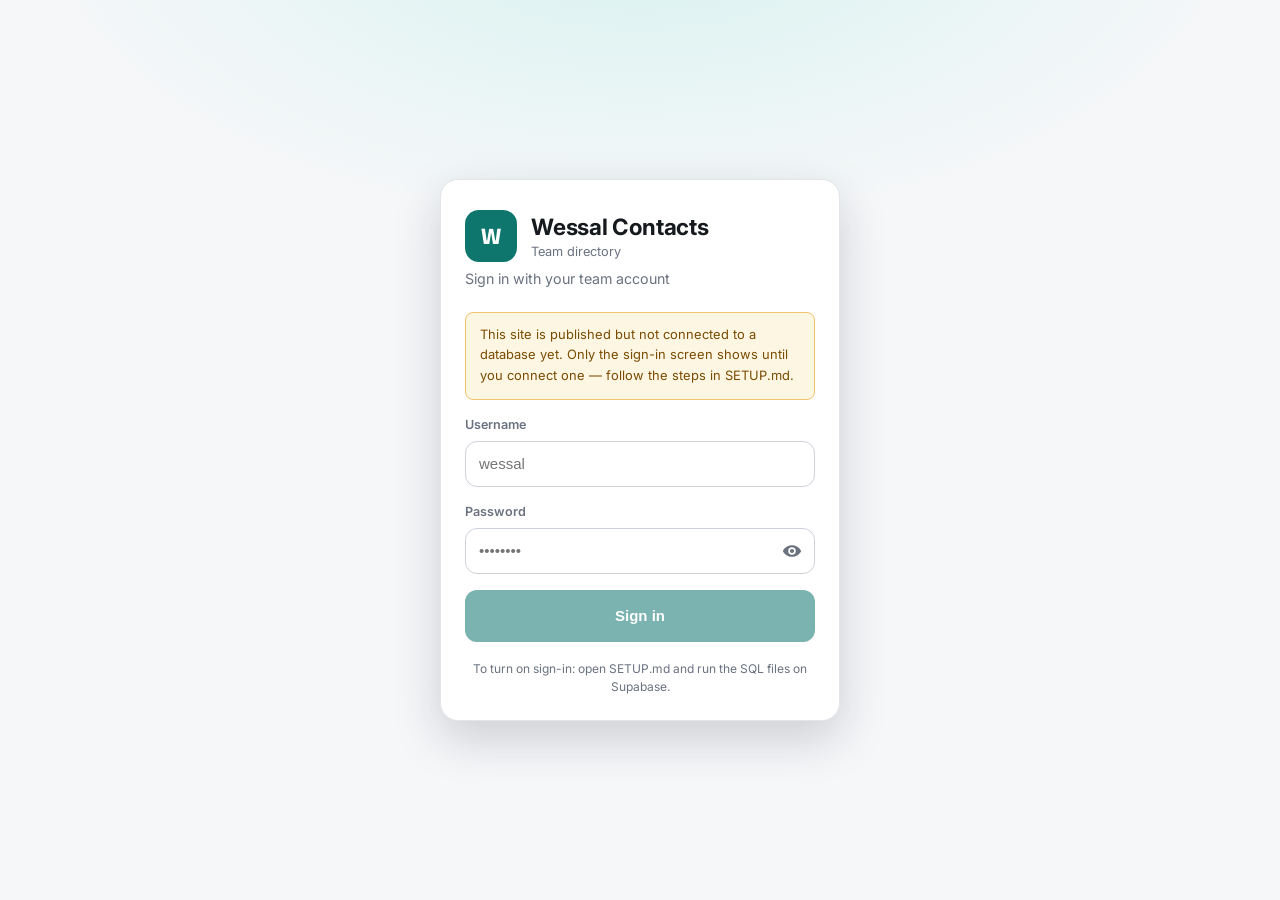
==== commit a0877fa3: "Lock the public site: login screen only until a database is connected" ====
--- a/public/index.html
+++ b/public/index.html
@@ -32,6 +32,8 @@
 
     <p class="auth-note" data-i18n="auth.subtitle">سجّل الدخول بحساب فريقك</p>
 
+    <p id="login-notice" class="auth-notice" hidden></p>
+
     <form id="login-form" novalidate>
       <label class="field">
         <span class="field-label" data-i18n="auth.username">اسم المستخدم</span>
@@ -105,6 +107,7 @@
         <button class="icon-btn" id="admin-open" type="button" hidden
                 data-i18n-aria="header.adminTools" aria-label="Admin tools">
           <svg viewBox="0 0 24 24" width="20" height="20" aria-hidden="true"><path fill="currentColor" d="M12 2 3 6v6c0 5.2 3.8 9.9 9 10.9 5.2-1 9-5.7 9-10.9V6l-9-4Zm0 2.2 7 3.1V12c0 4.2-2.9 8.1-7 9.1-4.1-1-7-4.9-7-9.1V7.3l7-3.1Zm-1 4.3a1 1 0 0 0-1 1v3.5H7a1 1 0 1 0 0 2h3v3.5a1 1 0 1 0 2 0V13h3a1 1 0 1 0 0-2h-3V9.5a1 1 0 0 0-1-1Z"/></svg>
+          <span class="btn-badge" id="pending-badge" hidden>0</span>
         </button>
 
         <button class="icon-btn" id="logout" type="button" data-i18n-aria="header.logout" aria-label="Log out">
@@ -242,7 +245,38 @@
             <strong data-i18n="admin.cats">إدارة الفئات</strong>
             <span class="muted" data-i18n="admin.catsDesc">إضافة أو تعديل الفئات</span>
           </button>
-        </div>
+          <button class="admin-card" id="admin-activity" type="button">
+            <svg viewBox="0 0 24 24" width="22" height="22" aria-hidden="true"><path fill="currentColor" d="M12 2a10 10 0 1 0 0 20 10 10 0 0 0 0-20Zm1 15h-2v-6h2v6Zm0-8h-2V7h2v2Z"/></svg>
+            <strong data-i18n="admin.activity">التعديلات والسجل</strong>
+            <span class="muted" data-i18n="admin.activityDesc">اعتماد تعديلات الأعضاء ومتابعة النشاط</span>
+          </button>
+        </div>
+      </div>
+    </div>
+  </section>
+
+  <!-- ---------- Approvals + activity log ---------- -->
+  <section class="sheet" id="activity-sheet" hidden aria-modal="true" role="dialog">
+    <div class="sheet-scrim" data-close-activity></div>
+    <div class="sheet-panel">
+      <header class="sheet-head">
+        <h2 data-i18n="act.title">التعديلات وسجل النشاط</h2>
+        <button class="icon-btn" type="button" data-close-activity aria-label="Close">&times;</button>
+      </header>
+
+      <div class="act-tabs" role="tablist">
+        <button type="button" class="act-tab active" data-act-tab="pending" role="tab"
+                data-i18n="act.tabPending">بانتظار الموافقة</button>
+        <button type="button" class="act-tab" data-act-tab="log" role="tab"
+                data-i18n="act.tabLog">سجل النشاط</button>
+      </div>
+
+      <div class="sheet-body" id="act-pending">
+        <div id="act-pending-list"></div>
+      </div>
+
+      <div class="sheet-body" id="act-log" hidden>
+        <div id="act-log-list"></div>
       </div>
     </div>
   </section>
--- a/public/assets/css/styles.css
+++ b/public/assets/css/styles.css
@@ -997,3 +997,139 @@
 }
 
 
+
+/* =====================================================================
+   Approvals + activity log
+   ===================================================================== */
+
+/* The count bubble on the admin shield */
+.icon-btn { position: relative; }
+.btn-badge {
+  position: absolute;
+  top: -3px;
+  inset-inline-end: -3px;
+  min-width: 18px;
+  height: 18px;
+  padding: 0 5px;
+  border-radius: 999px;
+  background: var(--danger);
+  color: #fff;
+  font-size: .66rem;
+  font-weight: 800;
+  line-height: 18px;
+  text-align: center;
+  box-shadow: 0 0 0 2px var(--bg-elevated);
+}
+
+/* "Waiting for approval" marker */
+.badge-pending { background: #fef3c7; color: #b45309; }
+[data-theme="dark"] .badge-pending { background: #3a2a08; color: #fbbf24; }
+
+/* Tabs: pending / log */
+.act-tabs {
+  display: flex;
+  gap: 6px;
+  padding: 0 16px 12px;
+  border-bottom: 1px solid var(--border);
+}
+.act-tab {
+  flex: 1;
+  padding: 10px 12px;
+  border: 1px solid var(--border);
+  border-radius: var(--radius-sm);
+  background: var(--bg);
+  color: var(--text-muted);
+  font-weight: 700;
+  font-size: .88rem;
+  cursor: pointer;
+  transition: background-color .15s ease, color .15s ease;
+}
+.act-tab.active {
+  background: var(--brand);
+  border-color: var(--brand);
+  color: var(--brand-contrast);
+}
+
+/* One pending request */
+.act-item {
+  padding: 13px;
+  margin-bottom: 10px;
+  border: 1px solid var(--border);
+  border-radius: var(--radius);
+  background: var(--bg);
+}
+.act-item-head {
+  display: flex;
+  flex-wrap: wrap;
+  align-items: baseline;
+  gap: 4px 10px;
+  margin-bottom: 8px;
+}
+.act-item-head strong { font-size: .95rem; }
+.act-item-head .muted { font-size: .78rem; }
+
+/* The field-by-field difference */
+.act-diff { list-style: none; margin: 0; padding: 0; display: grid; gap: 6px; }
+.act-diff li {
+  display: flex;
+  flex-wrap: wrap;
+  align-items: baseline;
+  gap: 6px;
+  font-size: .85rem;
+}
+.act-diff-field {
+  min-width: 92px;
+  color: var(--text-muted);
+  font-weight: 700;
+}
+.act-from { color: var(--danger); text-decoration: line-through; }
+.act-to { color: var(--brand); font-weight: 700; text-decoration: none; }
+.act-arrow { color: var(--text-muted); }
+[dir="rtl"] .act-arrow { display: inline-block; transform: scaleX(-1); }
+
+.act-actions { display: flex; gap: 8px; margin-top: 12px; }
+.act-actions .btn { flex: 1; }
+.act-empty { text-align: center; padding: 26px 10px; }
+
+/* The audit trail */
+.act-log { list-style: none; margin: 0; padding: 0; display: grid; gap: 2px; }
+.act-log-row {
+  display: flex;
+  align-items: baseline;
+  gap: 9px;
+  padding: 9px 4px;
+  border-bottom: 1px solid var(--border);
+  font-size: .86rem;
+}
+.act-log-row:last-child { border-bottom: 0; }
+.act-dot {
+  flex: 0 0 auto;
+  width: 9px; height: 9px;
+  border-radius: 50%;
+  background: var(--text-muted);
+}
+.act-dot.act-create { background: #16a34a; }
+.act-dot.act-update { background: var(--brand); }
+.act-dot.act-delete { background: var(--danger); }
+.act-dot.act-approve { background: #16a34a; }
+.act-dot.act-reject { background: var(--danger); }
+.act-dot.act-request { background: #d97706; }
+.act-log-text { flex: 1; min-width: 0; }
+.act-log-when { flex: 0 0 auto; font-size: .74rem; }
+/* Notice shown on the login screen when the site has no database yet */
+.auth-notice {
+  margin: 0 0 16px;
+  padding: 12px 14px;
+  border: 1px solid #f0c36d;
+  border-radius: var(--radius-sm);
+  background: #fdf6e3;
+  color: #7a4b00;
+  font-size: .86rem;
+  line-height: 1.6;
+}
+[data-theme="dark"] .auth-notice {
+  border-color: #6b4a12;
+  background: #2e2210;
+  color: #fbbf24;
+}
+.auth-notice[hidden] { display: none !important; }
